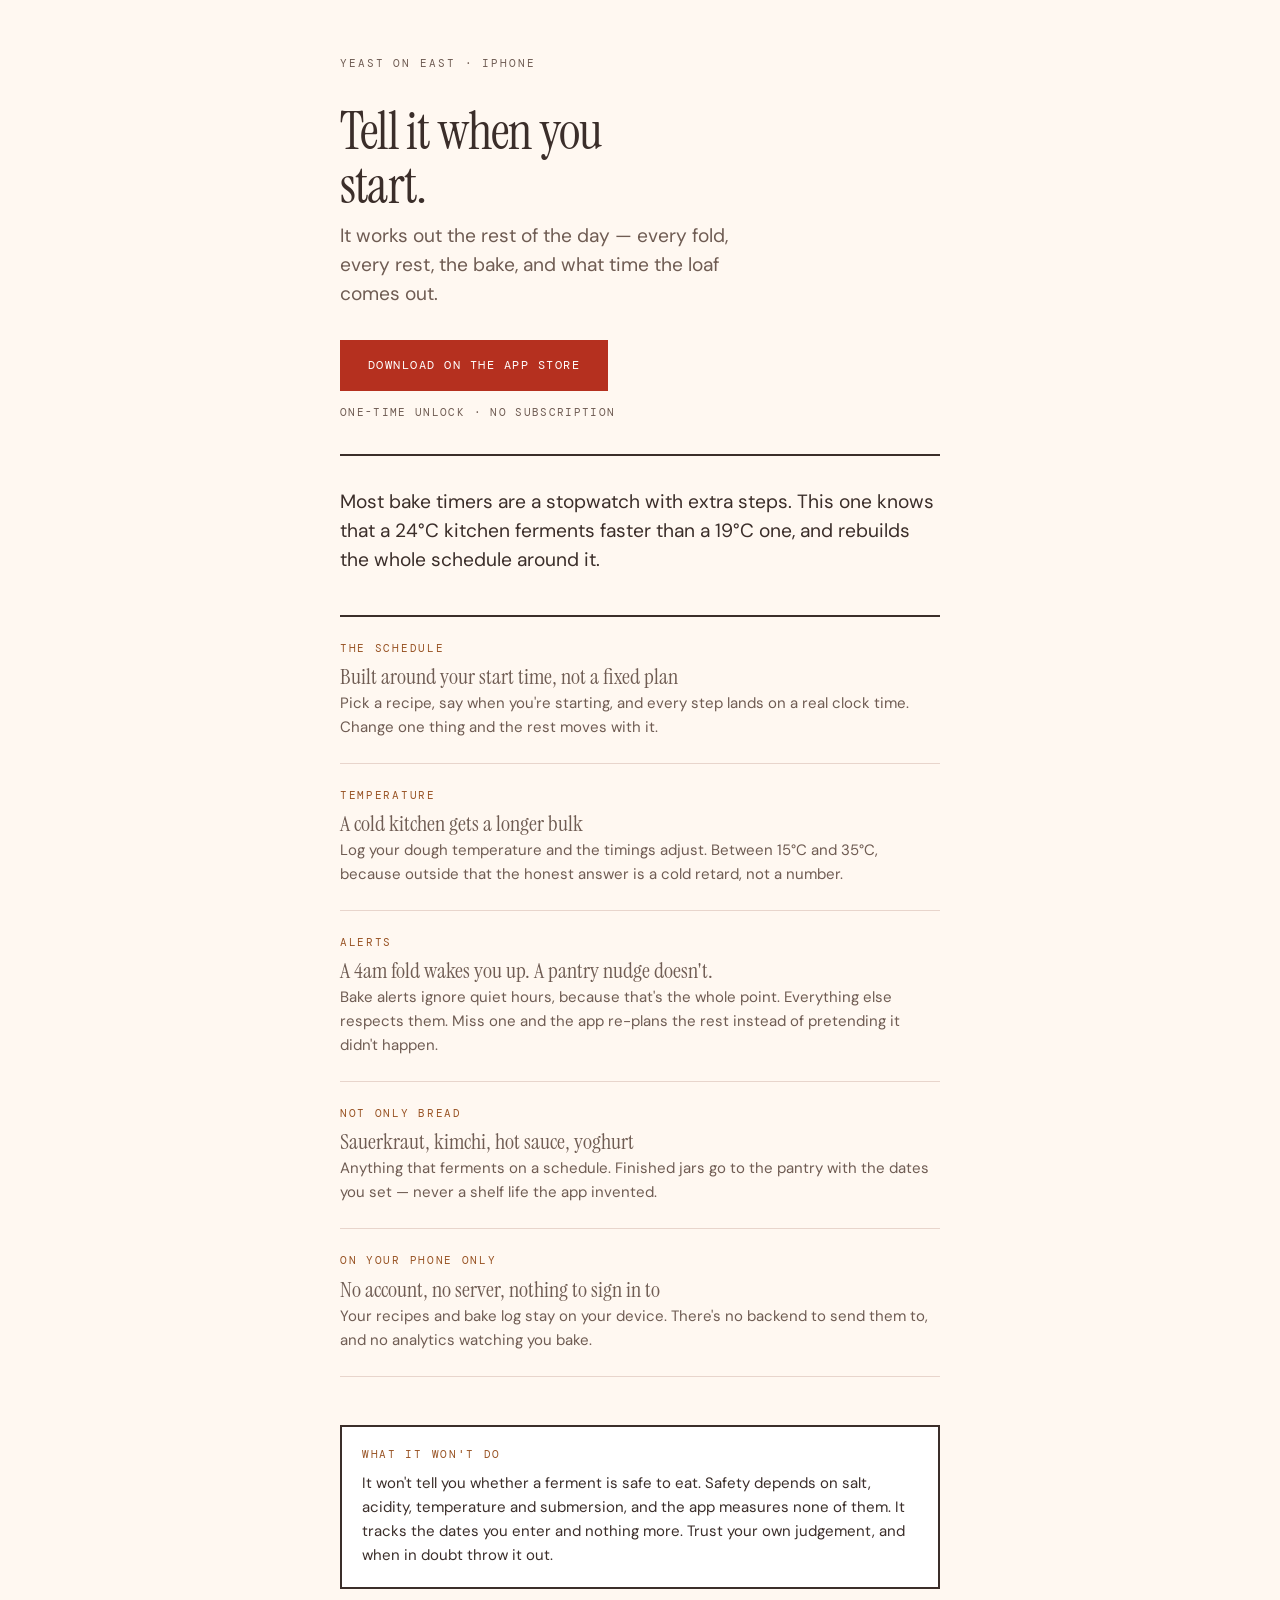
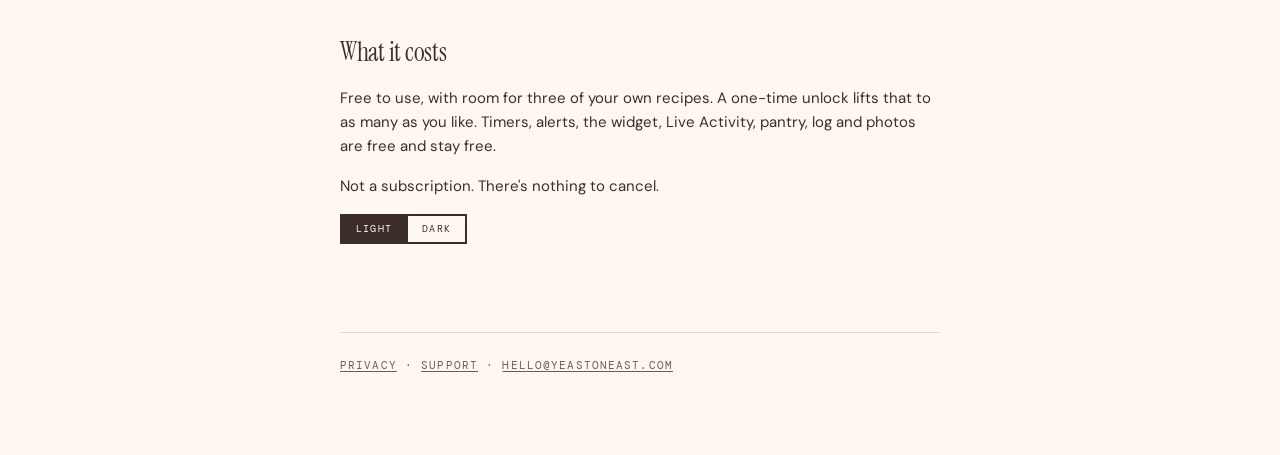
==== index.html @ 6d4f49e5 "first commit" ====
<!DOCTYPE html>
<html lang="en">
<head>
<meta charset="utf-8">
<meta name="viewport" content="width=device-width, initial-scale=1">
<title>Yeast on East — a bake timer that plans the day around you</title>
<meta name="description" content="A sourdough bake timer that builds the whole schedule around the time you start. No account, no subscription, nothing leaves your phone.">
<meta property="og:title" content="Yeast on East">
<meta property="og:description" content="Tell it when you start. It works out the rest of the day.">
<meta property="og:type" content="website">
<meta property="og:url" content="https://yeastoneast.com">
<link rel="stylesheet" href="yoe.css">
<script src="yoe.js"></script>
<style>
  .hero { padding-top: 1rem; }
  .hero h1 { max-width: 12ch; }
  .hero .lede { max-width: 34ch; color: var(--ink-2); }
  .actions { margin: 2rem 0 0; }
  .price {
    font-family: var(--mono);
    font-size: 0.7rem;
    letter-spacing: 0.12em;
    text-transform: uppercase;
    color: var(--ink-2);
    margin: 0.85rem 0 0;
  }

  /* Feature rows: hairline-ruled, mono label above serif claim. Mirrors the
     app's own row construction rather than inventing a web-only card grid. */
  .rows { border-top: 2px solid var(--rule); margin-top: 2.5rem; }
  .row {
    border-bottom: 1px solid var(--hairline);
    padding: 1.5rem 0;
  }
  .row-label {
    font-family: var(--mono);
    font-size: 0.66rem;
    letter-spacing: 0.16em;
    text-transform: uppercase;
    color: var(--proof-deep);
    display: block;
    margin-bottom: 0.4rem;
  }
  .row-title {
    font-family: var(--serif);
    font-size: 1.4rem;
    line-height: 1.2;
    margin: 0 0 0.4rem;
  }
  .row p { margin: 0; color: var(--ink-2); }

  .quiet { margin-top: 3rem; }
  .quiet .card-label { color: var(--proof-deep); }
</style>
</head>
<body>
<div class="wrap">

  <header class="hero">
    <p class="kicker">Yeast on East · iPhone</p>
    <h1>Tell it when you start.</h1>
    <p class="lede">It works out the rest of the day — every fold, every rest,
    the bake, and what time the loaf comes out.</p>

    <div class="actions">
      <a class="cta" href="#">Download on the App Store</a>
      <p class="price">One-time unlock · No subscription</p>
    </div>
  </header>

  <hr class="rule">

  <p class="lede">Most bake timers are a stopwatch with extra steps. This one
  knows that a 24°C kitchen ferments faster than a 19°C one, and rebuilds the
  whole schedule around it.</p>

  <div class="rows">

    <div class="row">
      <span class="row-label">The schedule</span>
      <p class="row-title">Built around your start time, not a fixed plan</p>
      <p>Pick a recipe, say when you're starting, and every step lands on a real
      clock time. Change one thing and the rest moves with it.</p>
    </div>

    <div class="row">
      <span class="row-label">Temperature</span>
      <p class="row-title">A cold kitchen gets a longer bulk</p>
      <p>Log your dough temperature and the timings adjust. Between 15°C and
      35°C, because outside that the honest answer is a cold retard, not a
      number.</p>
    </div>

    <div class="row">
      <span class="row-label">Alerts</span>
      <p class="row-title">A 4am fold wakes you up. A pantry nudge doesn't.</p>
      <p>Bake alerts ignore quiet hours, because that's the whole point.
      Everything else respects them. Miss one and the app re-plans the rest
      instead of pretending it didn't happen.</p>
    </div>

    <div class="row">
      <span class="row-label">Not only bread</span>
      <p class="row-title">Sauerkraut, kimchi, hot sauce, yoghurt</p>
      <p>Anything that ferments on a schedule. Finished jars go to the pantry
      with the dates you set — never a shelf life the app invented.</p>
    </div>

    <div class="row">
      <span class="row-label">On your phone only</span>
      <p class="row-title">No account, no server, nothing to sign in to</p>
      <p>Your recipes and bake log stay on your device. There's no backend to
      send them to, and no analytics watching you bake.</p>
    </div>

  </div>

  <div class="card quiet">
    <span class="card-label">What it won't do</span>
    <p>It won't tell you whether a ferment is safe to eat. Safety depends on
    salt, acidity, temperature and submersion, and the app measures none of
    them. It tracks the dates you enter and nothing more. Trust your own
    judgement, and when in doubt throw it out.</p>
  </div>

  <h2>What it costs</h2>
  <p>Free to use, with room for three of your own recipes. A one-time unlock
  lifts that to as many as you like. Timers, alerts, the widget, Live Activity,
  pantry, log and photos are free and stay free.</p>
  <p>Not a subscription. There's nothing to cancel.</p>

  <div class="shade">
    <button type="button" data-shade="light" aria-pressed="true">Light</button>
    <button type="button" data-shade="dark" aria-pressed="false">Dark</button>
  </div>

  <p class="foot">
    <a href="privacy.html">Privacy</a> ·
    <a href="support.html">Support</a> ·
    <a href="mailto:hello@yeastoneast.com">hello@yeastoneast.com</a>
  </p>

</div>
</body>
</html>
---- yoe.css ----
/* Yeast on East — shared web styles.
   Tokens mirror Sources/SourdoughUI/Theme/Theme.swift exactly. Do not invent
   values here; if a colour is missing, add the token in Swift first. */

@import url('https://fonts.googleapis.com/css2?family=DM+Mono:wght@400;500&family=DM+Sans:wght@400;500;700&family=Instrument+Serif:ital@0;1&display=swap');

:root {
  --paper: #FFF8F1;
  --paper-raised: #FFFFFF;
  --ink: #3B2E2A;
  --ink-2: #6F5C53;
  --signal: #E8484E;
  --signal-deep: #B5301F;
  --proof: #A85E2A;
  --proof-deep: #985324;
  --sunken: #FFF0E6;
  --on-signal: #FFFFFF;
  --hairline: #E8D5CC;
  --rule: #3B2E2A;

  --serif: "Instrument Serif", "Hoefler Text", Georgia, serif;
  --sans: "DM Sans", -apple-system, BlinkMacSystemFont, "Segoe UI", sans-serif;
  --mono: "DM Mono", ui-monospace, "SF Mono", Menlo, monospace;
}

/* Dark tokens live in one place and are applied by an explicit attribute.
   The site defaults to light rather than following the OS, so the toggle is
   the only thing that decides — a media query as well would mean the button
   disagrees with the page on a dark-mode device. */
:root[data-theme="dark"] {
  --paper: #1A1512;
  --paper-raised: #211C17;
  --ink: #F2E9DC;
  --ink-2: #A8998A;
  --signal: #E8705C;
  --signal-deep: #F08A78;
  --proof: #D08A4A;
  --proof-deep: #C98244;
  --sunken: #2A231D;
  --on-signal: #1A1512;
  --hairline: rgba(242, 233, 220, .17);
  --rule: #F2E9DC;
}

* { box-sizing: border-box; }

body {
  margin: 0;
  background: var(--paper);
  color: var(--ink);
  font-family: var(--sans);
  font-size: 15px;
  line-height: 1.6;
  -webkit-font-smoothing: antialiased;
  -webkit-text-size-adjust: 100%;
}

.wrap { max-width: 40rem; margin: 0 auto; padding: 2.5rem 1.25rem 4rem; }

/* Serif for display, never for body. Radius 0 everywhere: the app has no
   rounded corners and structure comes from 2px rules. */
h1 {
  font-family: var(--serif);
  font-weight: 400;
  font-size: clamp(2.25rem, 9vw, 3.25rem);
  line-height: 1.05;
  letter-spacing: -0.015em;
  margin: 0 0 0.5rem;
}

h2 {
  font-family: var(--serif);
  font-weight: 400;
  font-size: 1.6rem;
  letter-spacing: -0.01em;
  margin: 2.75rem 0 0.75rem;
}

h3 {
  font-family: var(--serif);
  font-weight: 400;
  font-size: 1.2rem;
  margin: 1.85rem 0 0.35rem;
}

p { margin: 0 0 1rem; }
ul { margin: 0 0 1rem; padding-left: 1.15rem; }
li { margin-bottom: 0.5rem; }
a { color: var(--signal-deep); text-decoration-thickness: 1px; text-underline-offset: 2px; }

code {
  font-family: var(--mono);
  font-size: 0.85em;
  background: var(--sunken);
  padding: 0.1em 0.35em;
}

/* Mono + uppercase + tracking. Half a style on its own; always together. */
.kicker {
  font-family: var(--mono);
  font-size: 0.66rem;
  letter-spacing: 0.18em;
  text-transform: uppercase;
  color: var(--ink-2);
  margin: 0 0 2rem;
}

.rule { border: 0; border-top: 2px solid var(--rule); margin: 2rem 0; }
.lede { font-size: 1.2rem; line-height: 1.5; }

.card {
  background: var(--paper-raised);
  border: 2px solid var(--rule);
  padding: 1.25rem;
  margin: 1.5rem 0;
}
.card p:last-child { margin-bottom: 0; }

.card-label {
  display: block;
  font-family: var(--mono);
  font-size: 0.66rem;
  letter-spacing: 0.16em;
  text-transform: uppercase;
  color: var(--ink-2);
  margin-bottom: 0.5rem;
}

/* Coral is rationed to a single primary action per view. */
.cta {
  display: inline-block;
  font-family: var(--mono);
  font-size: 0.78rem;
  letter-spacing: 0.12em;
  text-transform: uppercase;
  color: var(--on-signal);
  background: var(--signal-deep);
  padding: 0.95rem 1.75rem;
  text-decoration: none;
}

/* Shade toggle — a segmented pair, the same construction as the app's own
   Light/Dark/System control: mono caps, 2px frame, radius 0, no shadow. */
.shade {
  display: inline-flex;
  border: 2px solid var(--rule);
  margin: 0 0 2rem;
}

.shade button {
  font-family: var(--mono);
  font-size: 0.62rem;
  letter-spacing: 0.14em;
  text-transform: uppercase;
  color: var(--ink);
  background: transparent;
  border: 0;
  padding: 0.5rem 0.85rem;
  cursor: pointer;
  line-height: 1;
}

.shade button + button { border-left: 2px solid var(--rule); }

.shade button[aria-pressed="true"] {
  background: var(--ink);
  color: var(--paper);
}

.foot {
  margin-top: 3.5rem;
  padding-top: 1.5rem;
  border-top: 1px solid var(--hairline);
  font-family: var(--mono);
  font-size: 0.7rem;
  letter-spacing: 0.1em;
  text-transform: uppercase;
  color: var(--ink-2);
}
.foot a { color: var(--ink-2); }
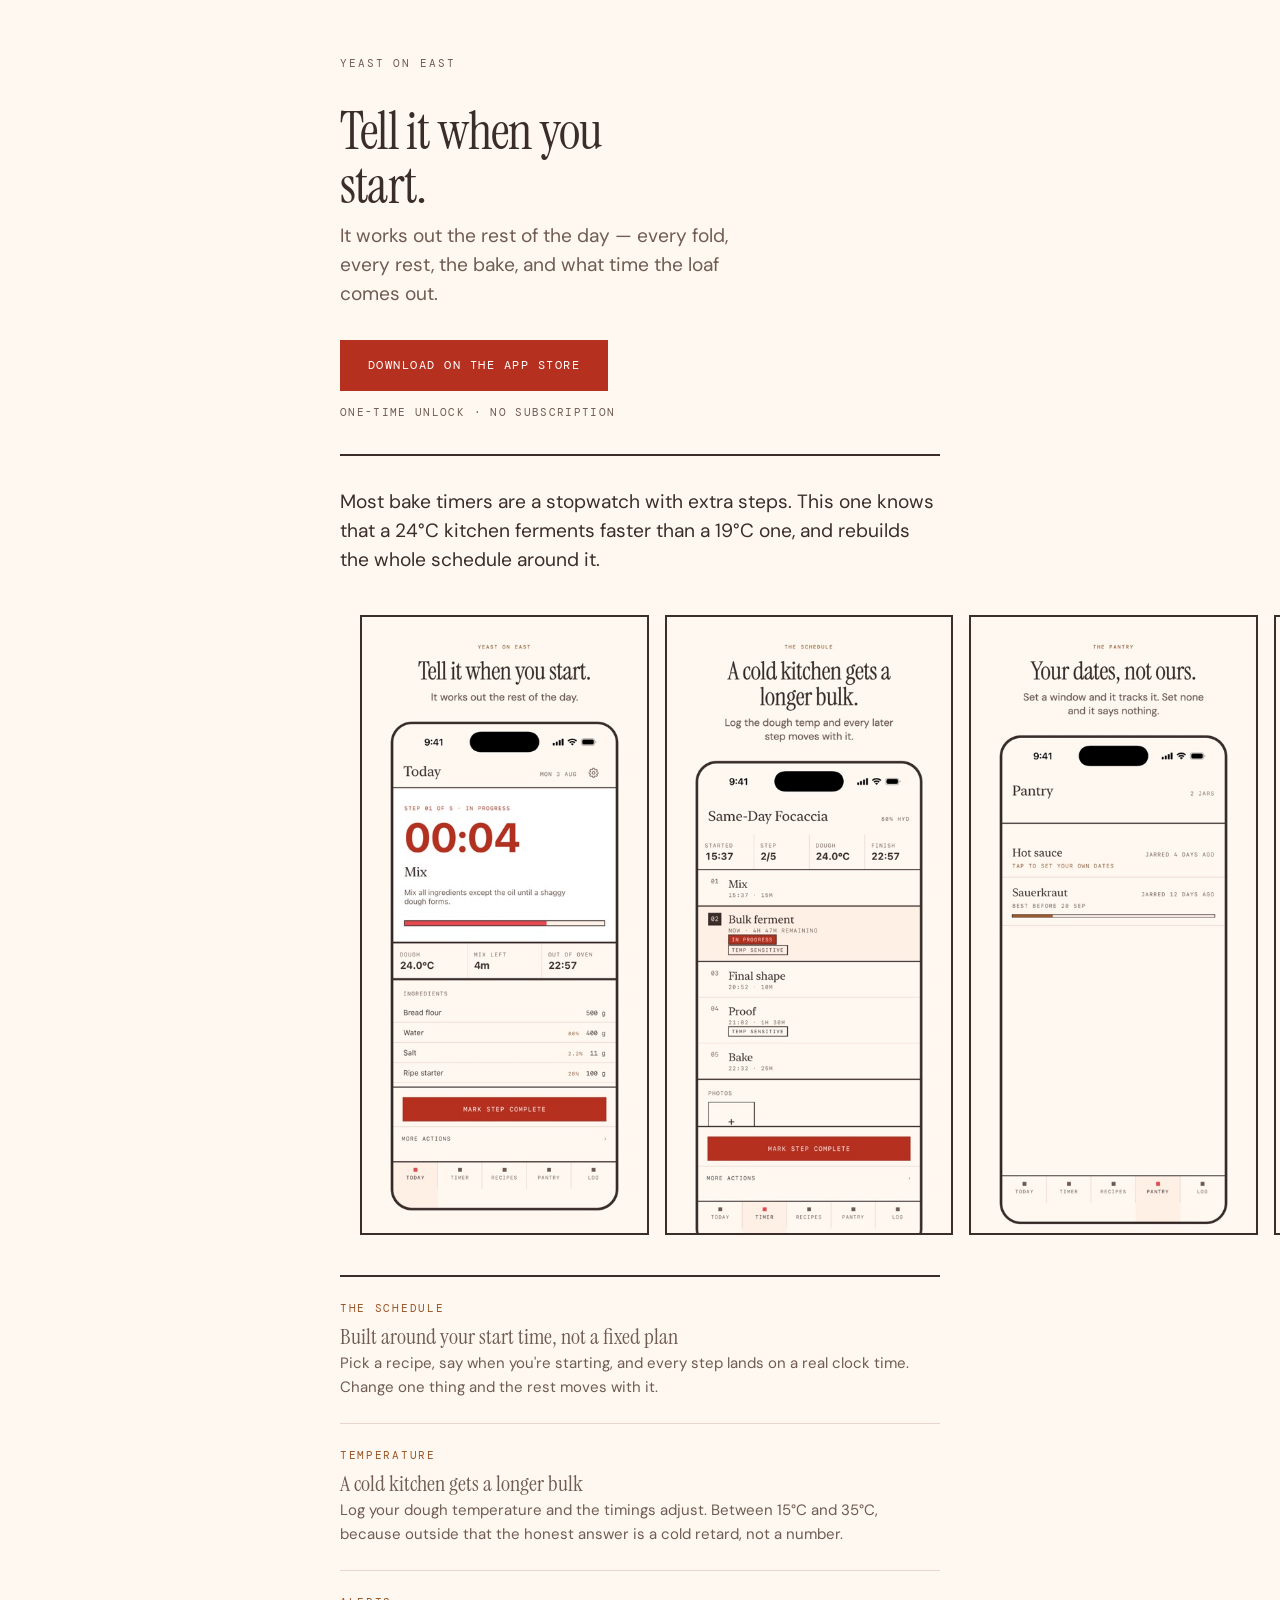
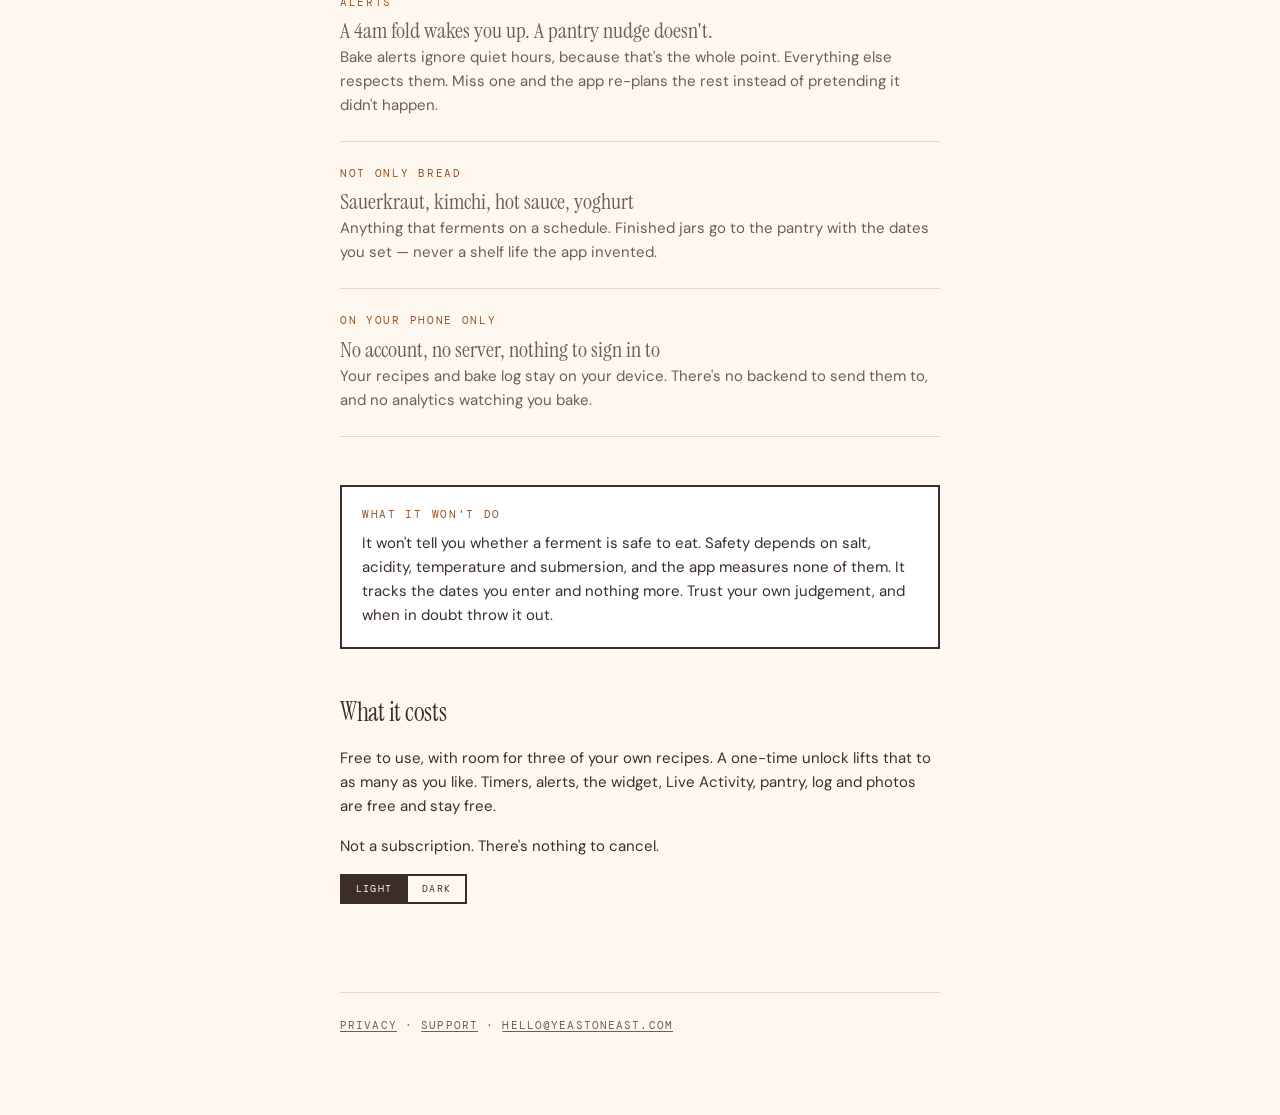
==== commit 59656211: "Add screenshot carousel, drop iPhone from the kicker Five App Store frames as a scroll-snap carousel" ====
--- a/index.html
+++ b/index.html
@@ -51,13 +51,37 @@
 
   .quiet { margin-top: 3rem; }
   .quiet .card-label { color: var(--proof-deep); }
+
+  /* Screenshot carousel. CSS scroll-snap only — no JS library, matching the
+     rest of the site's plain construction. Bleeds past .wrap's max-width so
+     the next frame peeks at the edge, the usual cue that there's more to
+     scroll without needing arrows or dots. */
+  .shots {
+    margin: 2.5rem calc(50% - 50vw) 0;
+    padding: 0 calc(50vw - 50% + 1.25rem);
+    display: flex;
+    gap: 1rem;
+    overflow-x: auto;
+    scroll-snap-type: x mandatory;
+    -webkit-overflow-scrolling: touch;
+    scrollbar-width: none;
+  }
+  .shots::-webkit-scrollbar { display: none; }
+  .shots img {
+    flex: 0 0 auto;
+    scroll-snap-align: center;
+    height: 70vh;
+    max-height: 620px;
+    width: auto;
+    border: 2px solid var(--rule);
+  }
 </style>
 </head>
 <body>
 <div class="wrap">
 
   <header class="hero">
-    <p class="kicker">Yeast on East · iPhone</p>
+    <p class="kicker">Yeast on East</p>
     <h1>Tell it when you start.</h1>
     <p class="lede">It works out the rest of the day — every fold, every rest,
     the bake, and what time the loaf comes out.</p>
@@ -73,6 +97,14 @@
   <p class="lede">Most bake timers are a stopwatch with extra steps. This one
   knows that a 24°C kitchen ferments faster than a 19°C one, and rebuilds the
   whole schedule around it.</p>
+
+  <div class="shots">
+    <img src="shots/01-hero.jpg" alt="A running bake: the timer counting down on the current step, dough temperature, and the time the loaf comes out of the oven." width="416" height="900" loading="lazy">
+    <img src="shots/02-temperature.jpg" alt="The full schedule for a bake, every step landed on a real clock time." width="416" height="900" loading="lazy">
+    <img src="shots/03-pantry.jpg" alt="The pantry: two jars, one tracked against a best-before date the baker set, one with no date and no meter." width="416" height="900" loading="lazy">
+    <img src="shots/04-beyond-bread.jpg" alt="The recipe library, with a Beyond Bread section for ferments other than dough." width="416" height="900" loading="lazy">
+    <img src="shots/05-log-dark.jpg" alt="The bake log in dark mode: past bakes with ratings, photos, and notes on what to change next time." width="416" height="900" loading="lazy">
+  </div>
 
   <div class="rows">
 
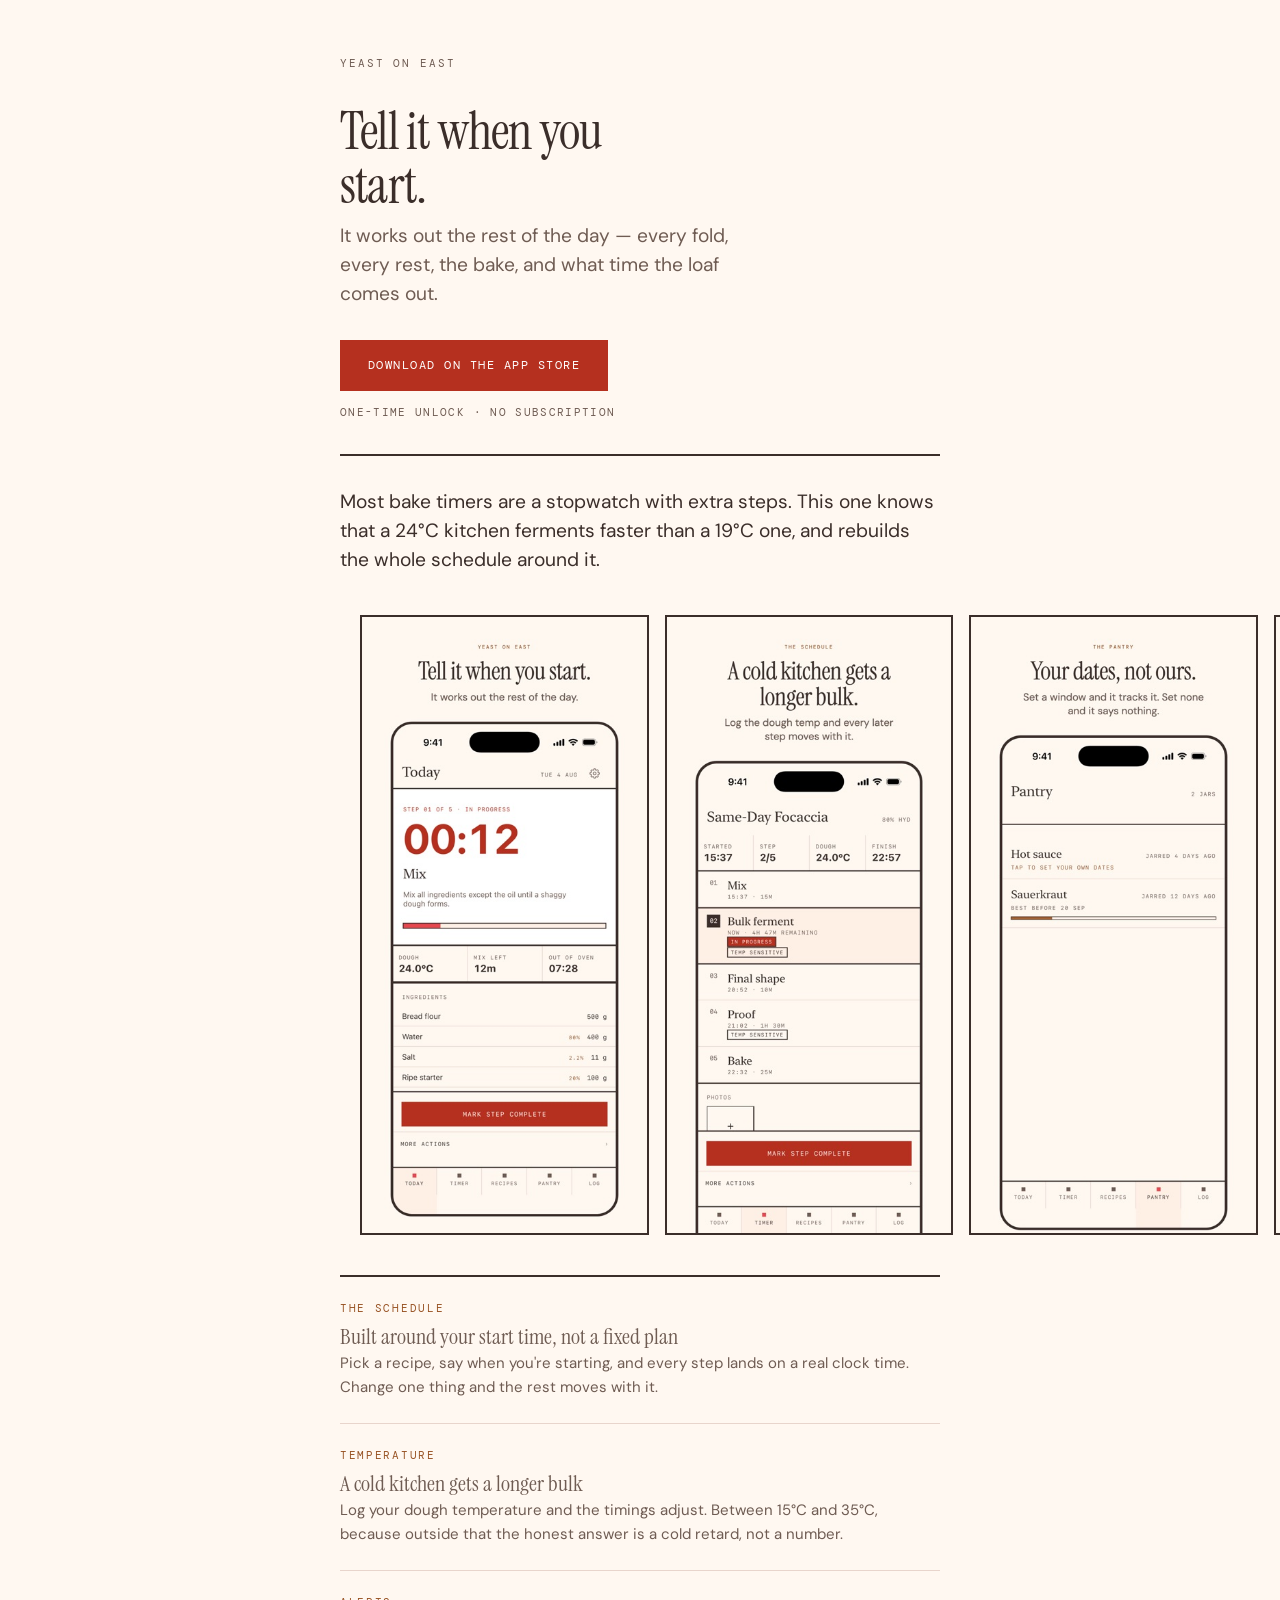
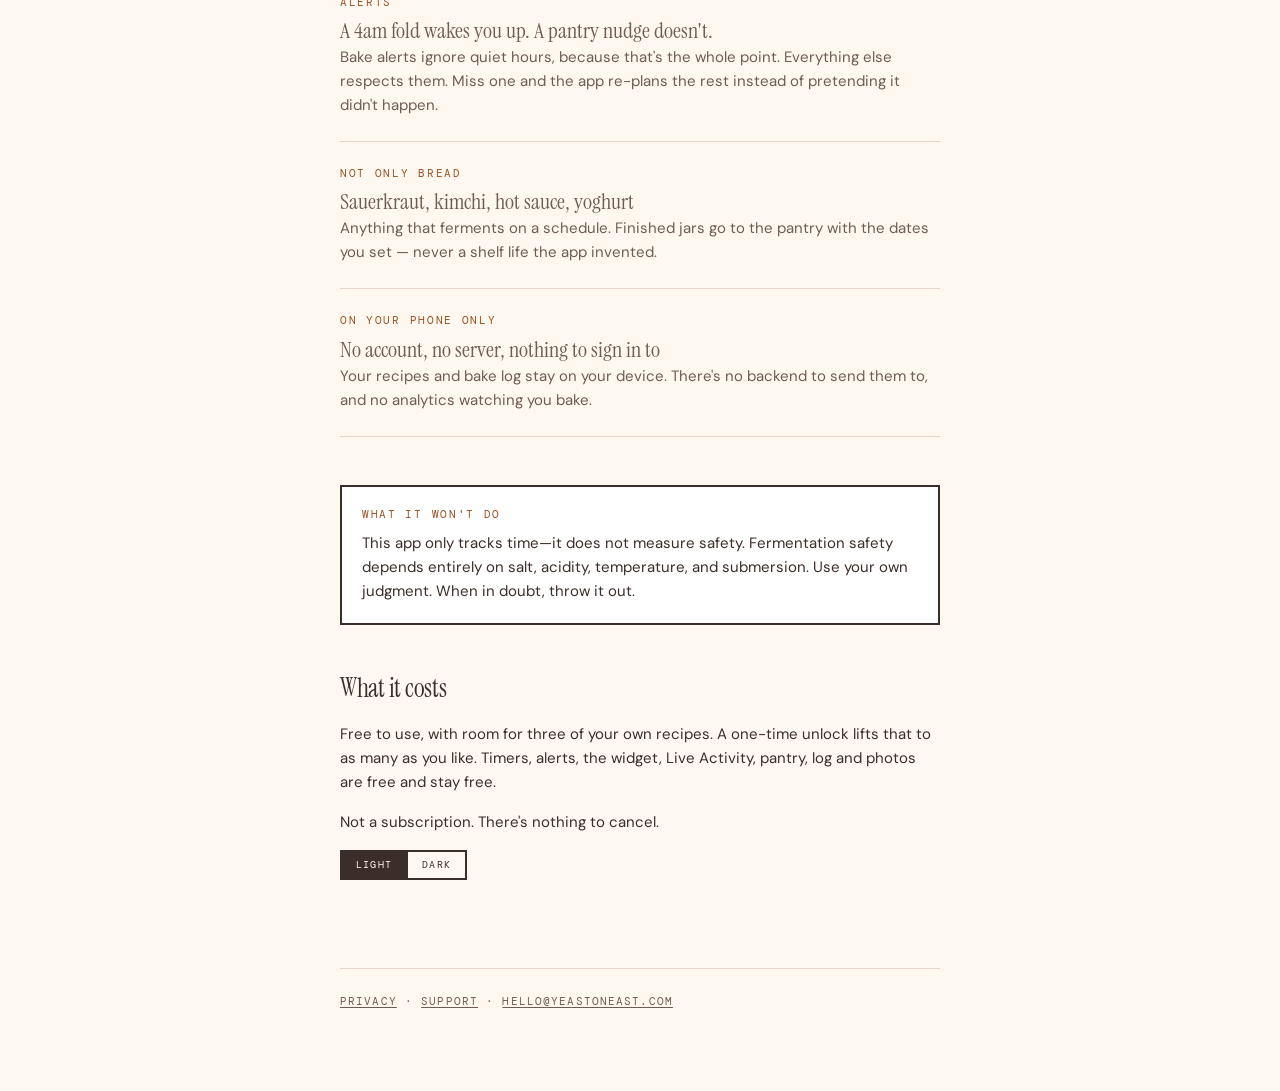
==== commit 14939601: "Update on wording" ====
--- a/index.html
+++ b/index.html
@@ -149,10 +149,9 @@
 
   <div class="card quiet">
     <span class="card-label">What it won't do</span>
-    <p>It won't tell you whether a ferment is safe to eat. Safety depends on
-    salt, acidity, temperature and submersion, and the app measures none of
-    them. It tracks the dates you enter and nothing more. Trust your own
-    judgement, and when in doubt throw it out.</p>
+    <p>This app only tracks time—it does not measure safety. 
+      Fermentation safety depends entirely on salt, acidity, temperature, and submersion. Use your own judgment. 
+      When in doubt, throw it out.</p>
   </div>
 
   <h2>What it costs</h2>
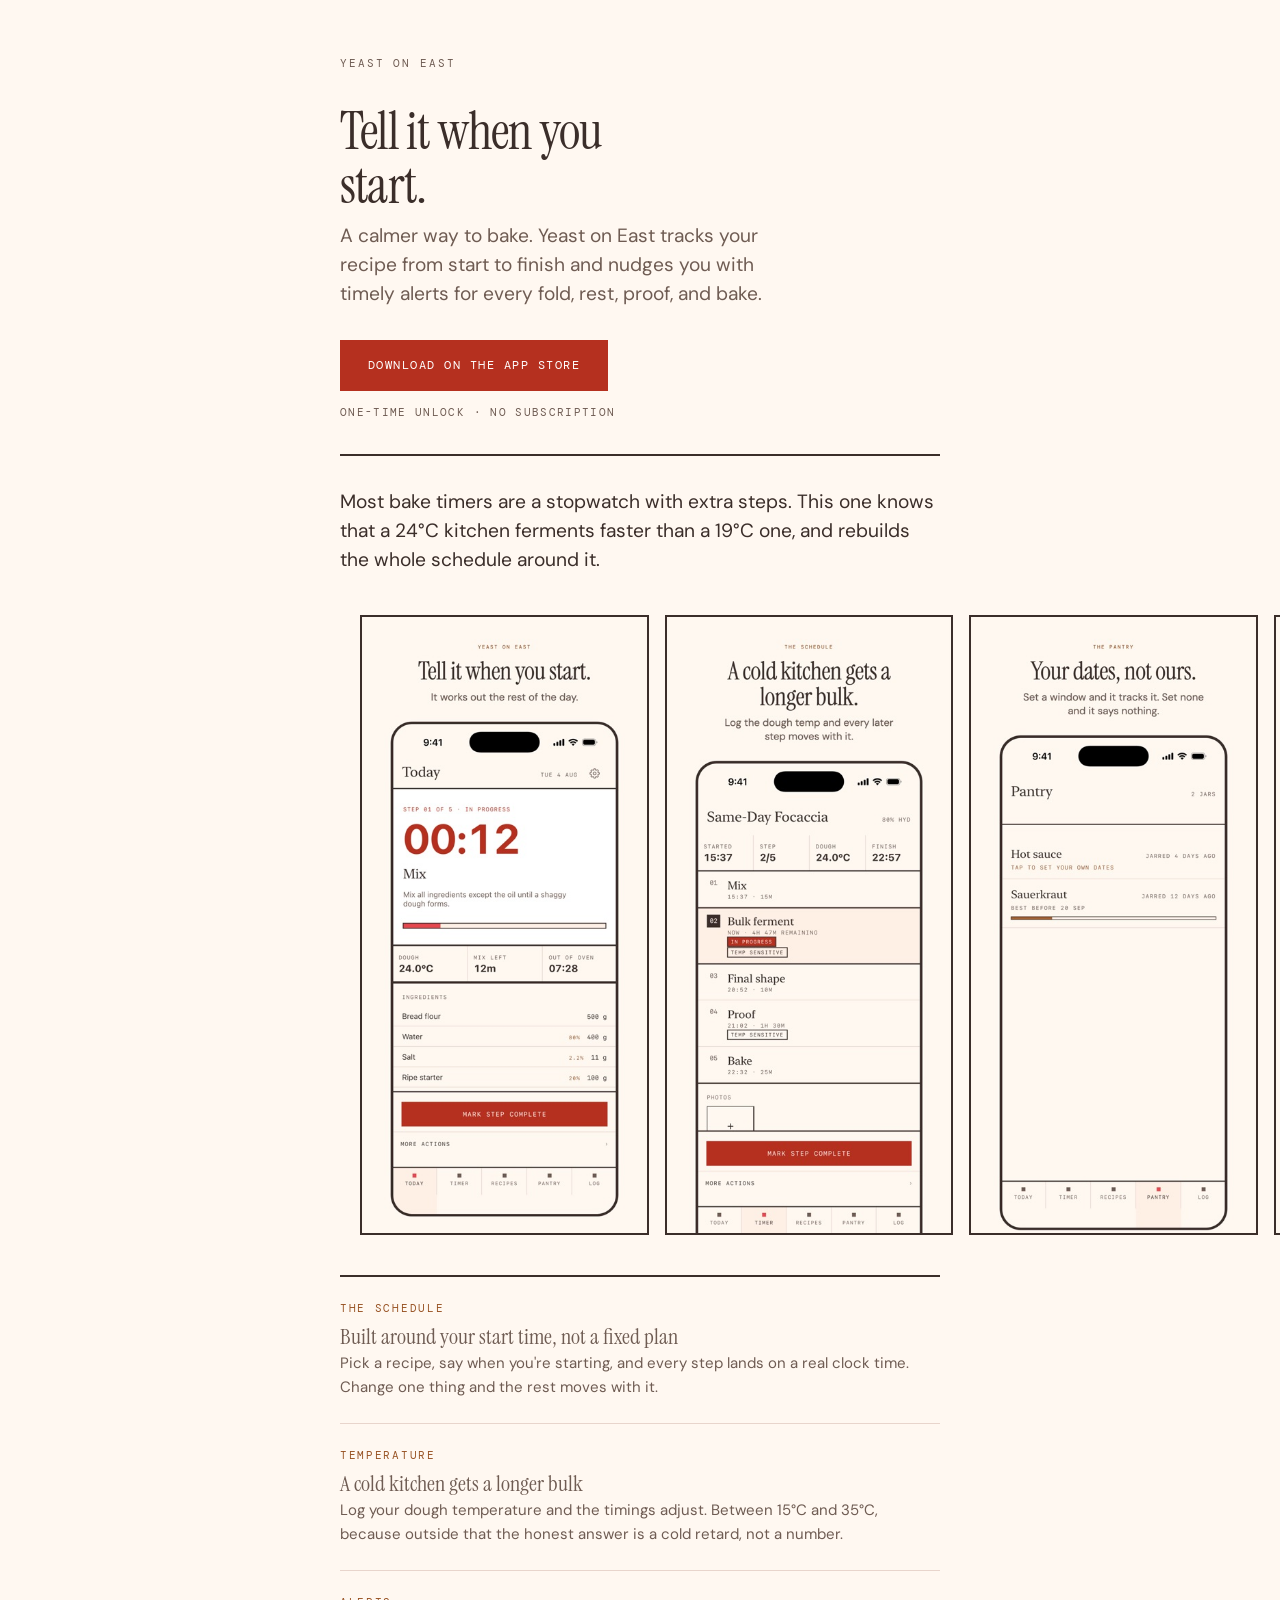
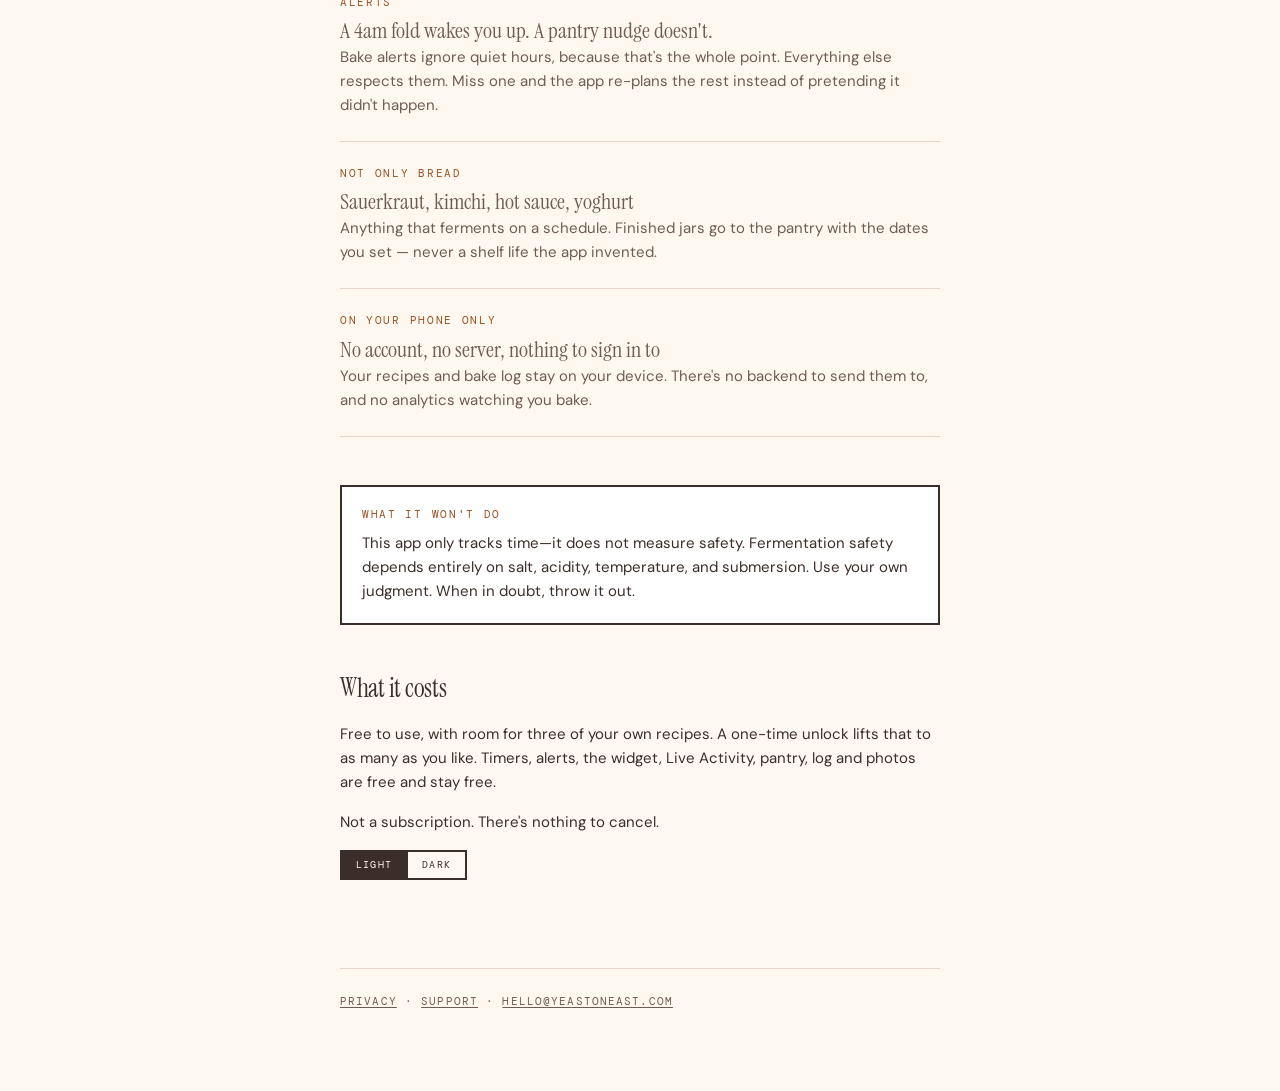
==== commit 63690917: "Update description" ====
--- a/index.html
+++ b/index.html
@@ -83,8 +83,7 @@
   <header class="hero">
     <p class="kicker">Yeast on East</p>
     <h1>Tell it when you start.</h1>
-    <p class="lede">It works out the rest of the day — every fold, every rest,
-    the bake, and what time the loaf comes out.</p>
+    <p class="lede">A calmer way to bake. Yeast on East tracks your recipe from start to finish and nudges you with timely alerts for every fold, rest, proof, and bake.</p>
 
     <div class="actions">
       <a class="cta" href="#">Download on the App Store</a>
